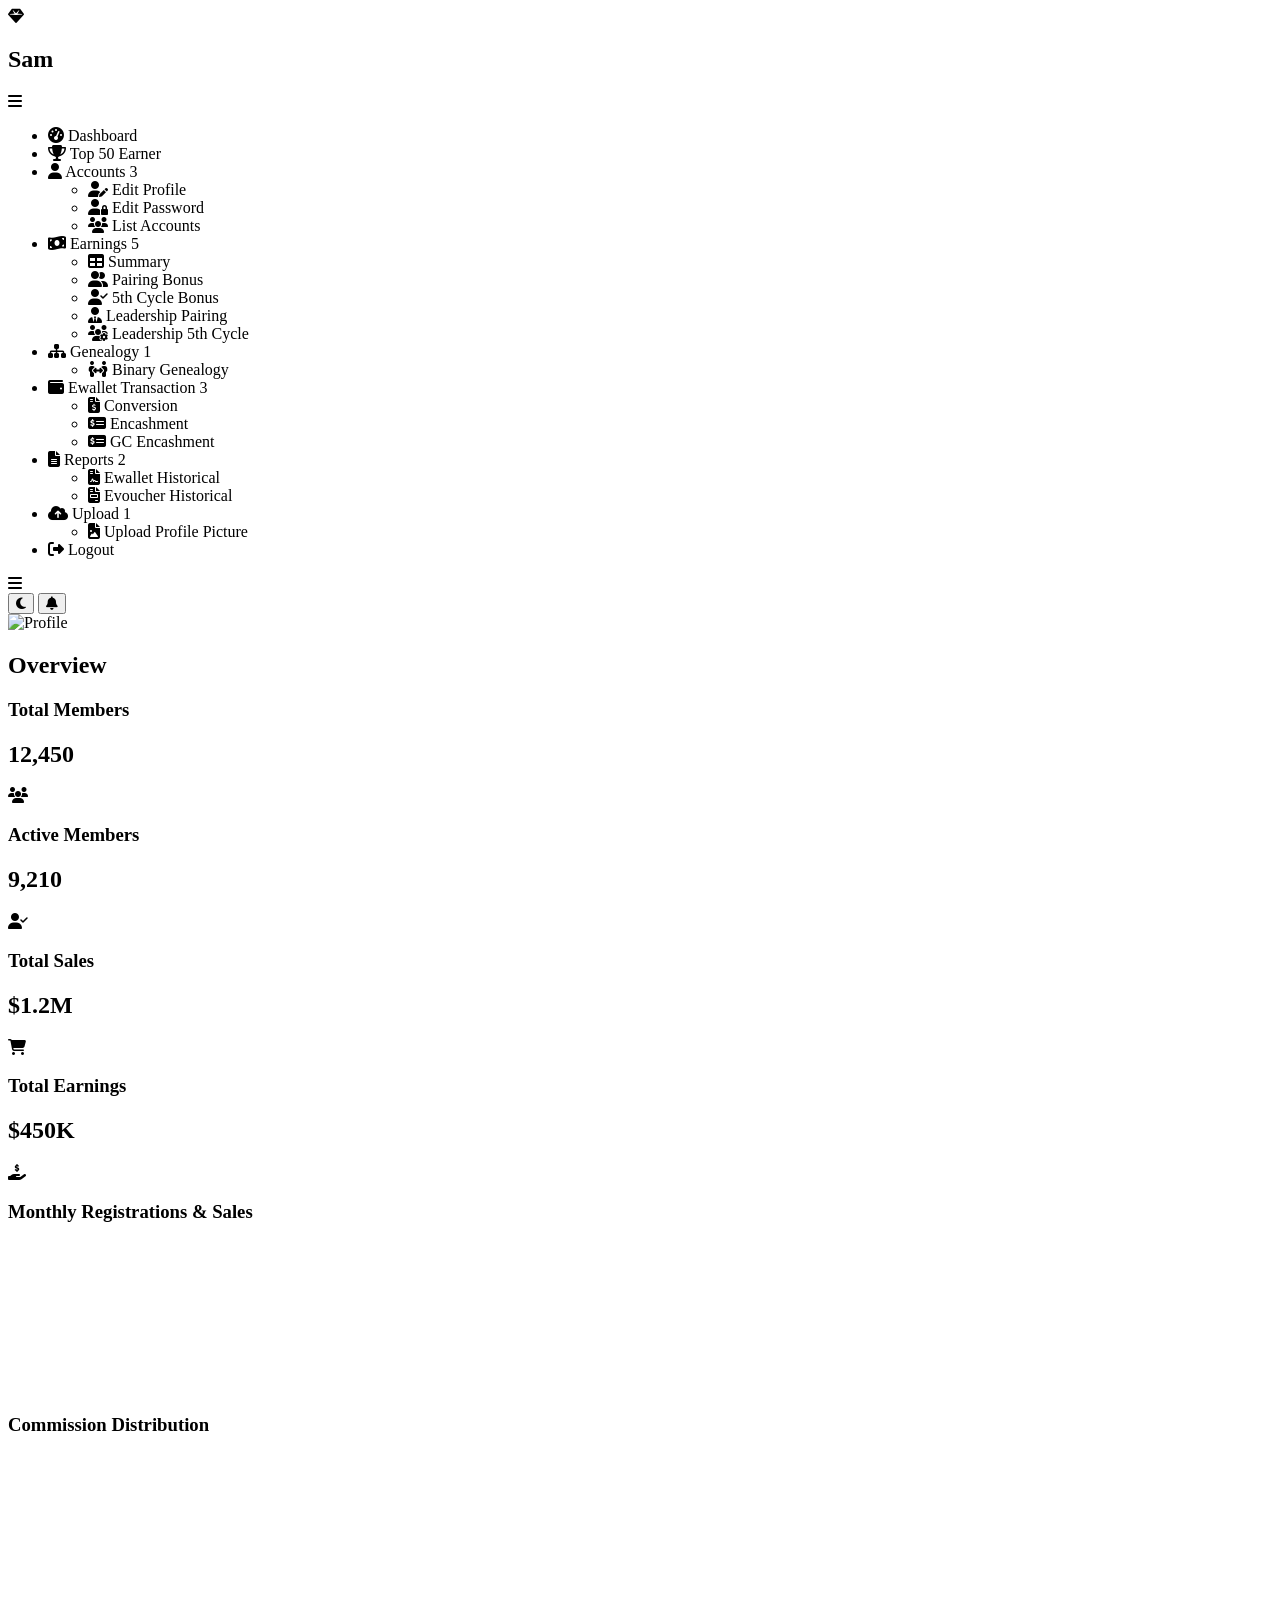
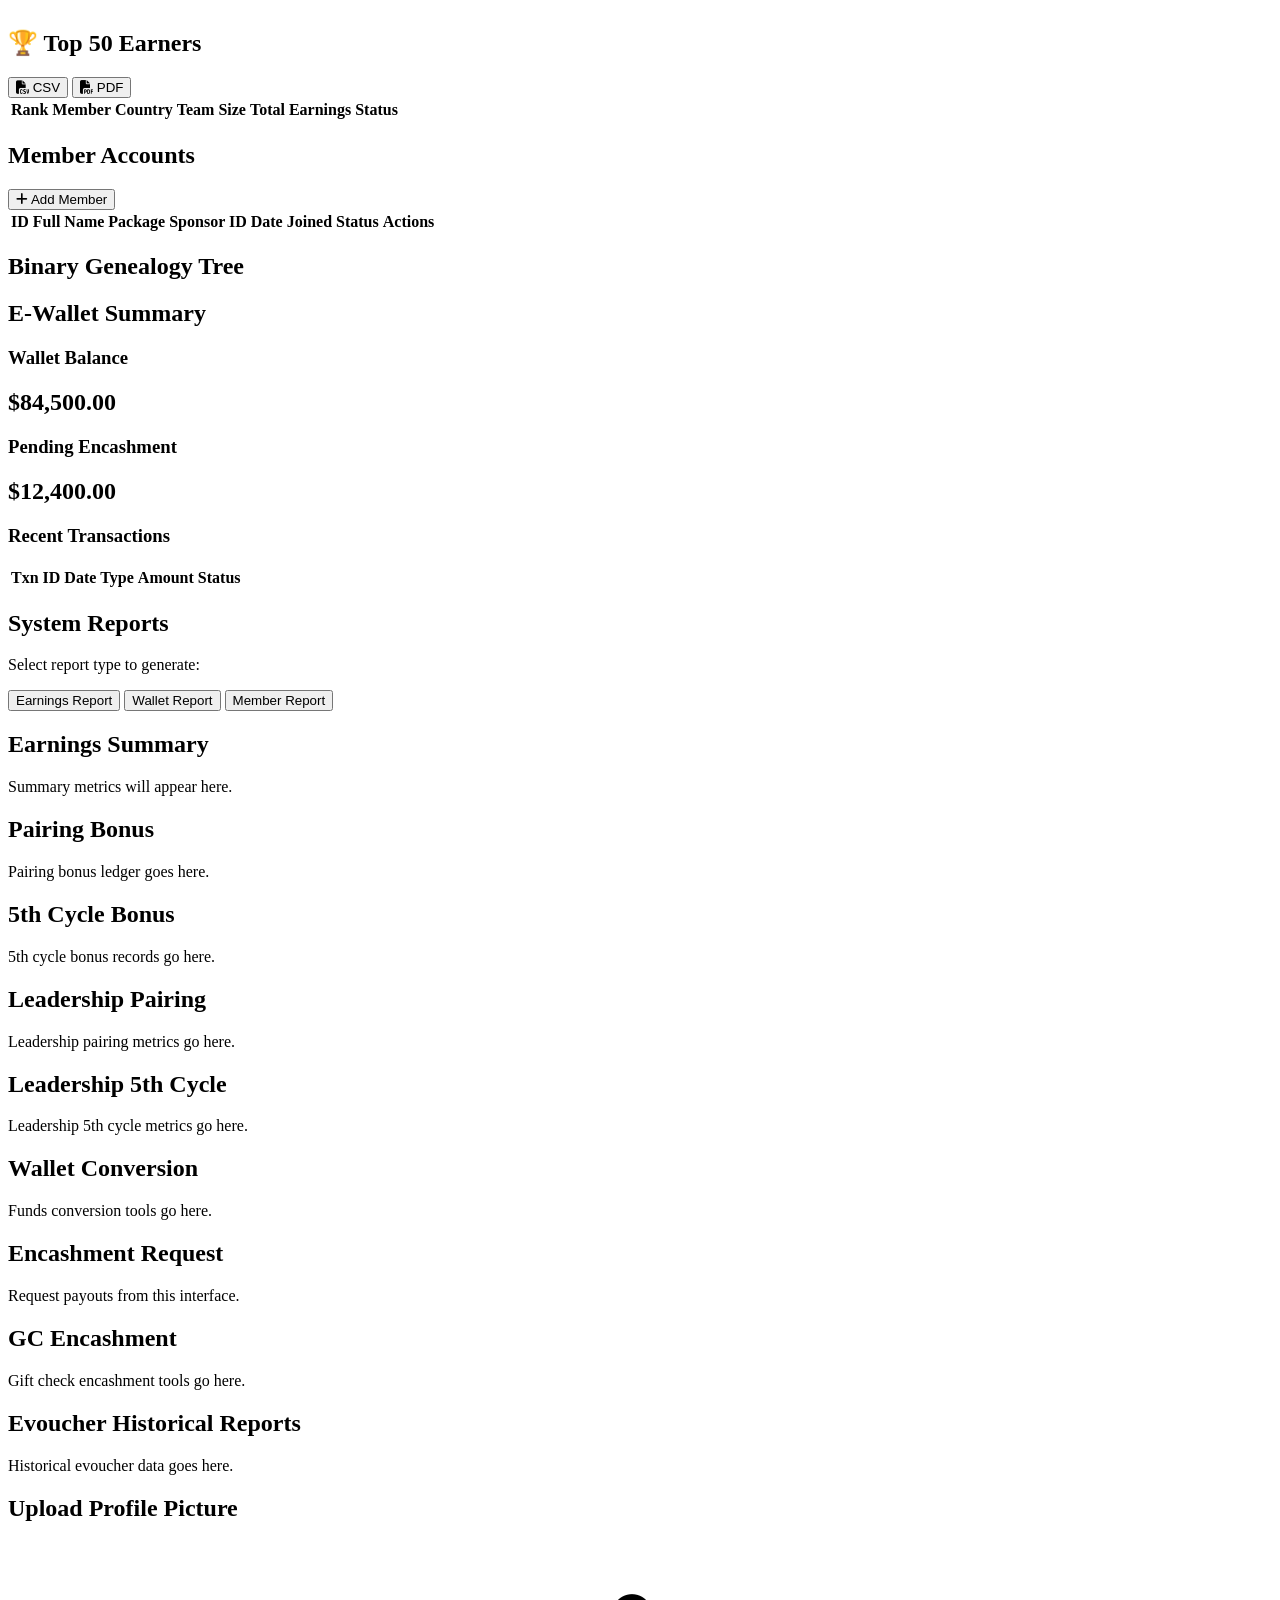
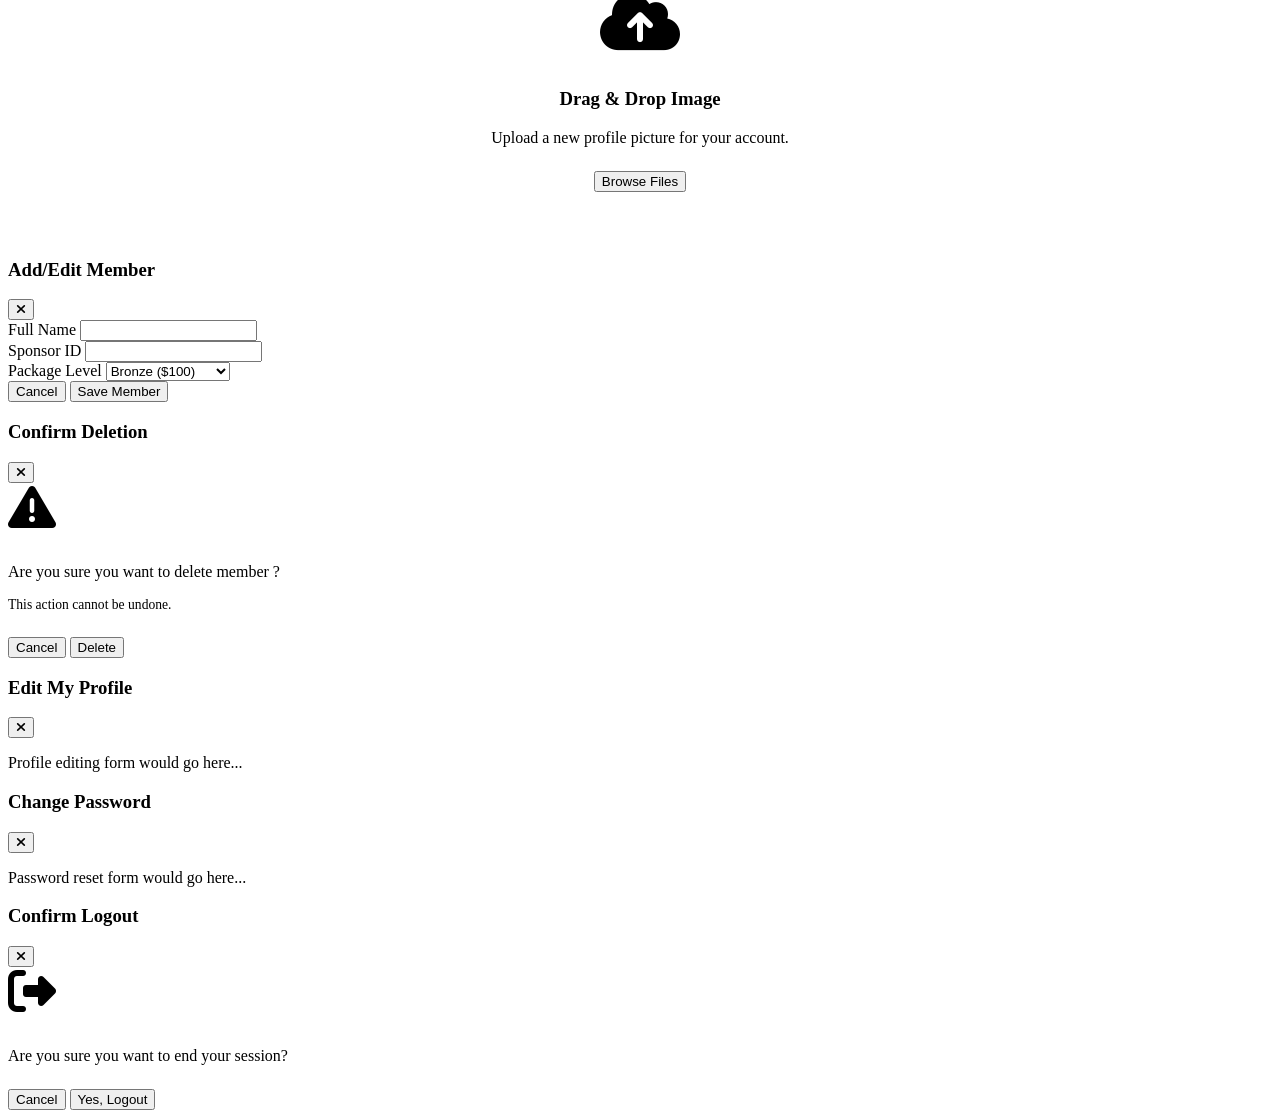
==== dashboard.html @ 537c8f49 "Add files via upload" ====
<!DOCTYPE html>
<html lang="en">
<head>
    <meta charset="UTF-8">
    <meta name="viewport" content="width=device-width, initial-scale=1.0">
    <title>Prototype MLM | Dashboard</title>
    <link href="https://fonts.googleapis.com/css2?family=Poppins:wght@300;400;500;600;700&display=swap" rel="stylesheet">
    <link rel="stylesheet" href="https://cdnjs.cloudflare.com/ajax/libs/font-awesome/6.4.0/css/all.min.css">
    <script src="https://cdn.jsdelivr.net/npm/chart.js"></script>
    <link rel="stylesheet" href="css/style.css">
</head>
<body class="dashboard-body">
    
    <!-- Mobile Sidebar Overlay -->
    <div class="sidebar-overlay" id="sidebarOverlay"></div>


    <!-- Sidebar -->
    <aside class="sidebar" id="sidebar">
        <div class="sidebar-header">
            <i class="fa-solid fa-gem text-emerald"></i>
            <h2>Sam</h2>
            <i class="fa-solid fa-bars toggle-btn" id="toggleSidebar"></i>
        </div>
        
        <ul class="nav-menu">
            <li class="nav-item active" data-target="dashboardView">
                <div class="nav-link">
                    <i class="fa-solid fa-gauge-high"></i> <span>Dashboard</span>
                </div>
            </li>
            
            <li class="nav-item" data-target="earnersView">
                <div class="nav-link">
                    <i class="fa-solid fa-trophy"></i> <span>Top 50 Earner</span>
                </div>
            </li>

            <li class="nav-item has-dropdown">
                <div class="nav-link dropdown-toggle">
                    <i class="fa-solid fa-user"></i> <span>Accounts</span>
                    <span class="nav-badge">3</span>
                </div>
                <ul class="sub-menu">
                    <li onclick="openModal('editProfileModal')"><i class="fa-solid fa-user-pen"></i> <span>Edit Profile</span></li>
                    <li onclick="openModal('editPasswordModal')"><i class="fa-solid fa-user-lock"></i> <span>Edit Password</span></li>
                    <li class="sub-item-link" data-target="accountsView"><i class="fa-solid fa-users"></i> <span>List Accounts</span></li>
                </ul>
            </li>

            <li class="nav-item has-dropdown">
                <div class="nav-link dropdown-toggle">
                    <i class="fa-solid fa-money-bill-wave"></i> <span>Earnings</span>
                    <span class="nav-badge">5</span>
                </div>
                <ul class="sub-menu">
                    <li class="sub-item-link" data-target="summaryView"><i class="fa-solid fa-table"></i> <span>Summary</span></li>
                    <li class="sub-item-link" data-target="pairingBonusView"><i class="fa-solid fa-user-group"></i> <span>Pairing Bonus</span></li>
                    <li class="sub-item-link" data-target="fifthCycleView"><i class="fa-solid fa-user-check"></i> <span>5th Cycle Bonus</span></li>
                    <li class="sub-item-link" data-target="leadershipPairingView"><i class="fa-solid fa-user-tie"></i> <span>Leadership Pairing</span></li>
                    <li class="sub-item-link" data-target="leadershipFifthCycleView"><i class="fa-solid fa-users-gear"></i> <span>Leadership 5th Cycle</span></li>
                </ul>
            </li>

            <li class="nav-item has-dropdown">
                <div class="nav-link dropdown-toggle">
                    <i class="fa-solid fa-sitemap"></i> <span>Genealogy</span>
                    <span class="nav-badge">1</span>
                </div>
                <ul class="sub-menu">
                    <li class="sub-item-link" data-target="genealogyView"><i class="fa-solid fa-people-arrows"></i> <span>Binary Genealogy</span></li>
                </ul>
            </li>

            <li class="nav-item has-dropdown">
                <div class="nav-link dropdown-toggle">
                    <i class="fa-solid fa-wallet"></i> <span>Ewallet Transaction</span>
                    <span class="nav-badge">3</span>
                </div>
                <ul class="sub-menu">
                    <li class="sub-item-link" data-target="conversionView"><i class="fa-solid fa-file-invoice-dollar"></i> <span>Conversion</span></li>
                    <li class="sub-item-link" data-target="encashmentView"><i class="fa-solid fa-money-check-dollar"></i> <span>Encashment</span></li>
                    <li class="sub-item-link" data-target="gcEncashmentView"><i class="fa-solid fa-money-check-dollar"></i> <span>GC Encashment</span></li>
                </ul>
            </li>

            <li class="nav-item has-dropdown">
                <div class="nav-link dropdown-toggle">
                    <i class="fa-solid fa-file-lines"></i> <span>Reports</span>
                    <span class="nav-badge">2</span>
                </div>
                <ul class="sub-menu">
                    <li class="sub-item-link" data-target="reportsView"><i class="fa-solid fa-file-contract"></i> <span>Ewallet Historical</span></li>
                    <li class="sub-item-link" data-target="evoucherHistoricalView"><i class="fa-solid fa-file-invoice"></i> <span>Evoucher Historical</span></li>
                </ul>
            </li>

            <li class="nav-item has-dropdown">
                <div class="nav-link dropdown-toggle">
                    <i class="fa-solid fa-cloud-arrow-up"></i> <span>Upload</span>
                    <span class="nav-badge">1</span>
                </div>
                <ul class="sub-menu">
                    <li class="sub-item-link" data-target="uploadPictureView"><i class="fa-solid fa-file-image"></i> <span>Upload Profile Picture</span></li>
                </ul>
            </li>

            <li class="nav-item" id="logoutBtnTrigger">
                <div class="nav-link">
                    <i class="fa-solid fa-right-from-bracket"></i> <span>Logout</span>
                </div>
            </li>
        </ul>
    </aside>

    <!-- Main Content -->
    <main class="main-content">
        <header class="top-nav">
            <div class="mobile-toggle" id="mobileNavToggle"><i class="fa-solid fa-bars"></i></div>
            <div >
</div>
            <div class="nav-actions">
                <!-- Theme Toggle Button -->
                <button class="btn-icon" id="themeToggleBtn" title="Toggle Theme">
                    <i class="fa-solid fa-moon"></i>
                </button>
                
                <button class="btn-icon"><i class="fa-solid fa-bell"></i></button>
                <div class="profile-menu">
                    <img src="https://ui-avatars.com/api/?name=Admin+User&background=10B981&color=fff" alt="Profile">
                </div>
            </div>
        </header>

        <div class="views-container">
            <!-- View: Dashboard -->
            <div class="view active" id="dashboardView">
                <h2 class="view-title">Overview</h2>
                <div class="stats-grid">
                    <div class="stat-card glass-panel">
                        <div class="stat-info">
                            <h3>Total Members</h3>
                            <h2 id="totMembers">12,450</h2>
                        </div>
                        <div class="stat-icon"><i class="fa-solid fa-users"></i></div>
                    </div>
                    <div class="stat-card glass-panel">
                        <div class="stat-info">
                            <h3>Active Members</h3>
                            <h2 id="actMembers" class="text-emerald">9,210</h2>
                        </div>
                        <div class="stat-icon"><i class="fa-solid fa-user-check"></i></div>
                    </div>
                    <div class="stat-card glass-panel">
                        <div class="stat-info">
                            <h3>Total Sales</h3>
                            <h2 id="totSales">$1.2M</h2>
                        </div>
                        <div class="stat-icon"><i class="fa-solid fa-cart-shopping"></i></div>
                    </div>
                    <div class="stat-card glass-panel">
                        <div class="stat-info">
                            <h3>Total Earnings</h3>
                            <h2 id="totEarnings">$450K</h2>
                        </div>
                        <div class="stat-icon"><i class="fa-solid fa-hand-holding-dollar"></i></div>
                    </div>
                </div>

                <div class="charts-grid">
                    <div class="chart-card glass-panel">
                        <h3>Monthly Registrations & Sales</h3>
                        <div class="chart-container-responsive">
                            <canvas id="mainChart"></canvas>
                        </div>
                    </div>
                    <div class="chart-card glass-panel">
                        <h3>Commission Distribution</h3>
                        <div class="chart-container-responsive">
                            <canvas id="doughnutChart"></canvas>
                        </div>
                    </div>
                </div>
            </div>

            <!-- View: Top 50 Earners -->
            <div class="view hidden" id="earnersView">
                <div class="view-header responsive-header">
                    <h2 class="view-title">🏆 Top 50 Earners</h2>
                    <div class="actions">
                        <button class="btn-outline"><i class="fa-solid fa-file-csv"></i> CSV</button>
                        <button class="btn-outline"><i class="fa-solid fa-file-pdf"></i> PDF</button>
                    </div>
                </div>
                <div class="table-container glass-panel">
                    <table class="data-table">
                        <thead>
                            <tr>
                                <th>Rank</th>
                                <th>Member</th>
                                <th>Country</th>
                                <th>Team Size</th>
                                <th>Total Earnings</th>
                                <th>Status</th>
                            </tr>
                        </thead>
                        <tbody id="earnersTableBody"></tbody>
                    </table>
                </div>
            </div>

            <!-- View: Accounts -->
            <div class="view hidden" id="accountsView">
                <div class="view-header responsive-header">
                    <h2 class="view-title">Member Accounts</h2>
                    <button class="btn-primary" onclick="openModal('addMemberModal')"><i class="fa-solid fa-plus"></i> Add Member</button>
                </div>
                <div class="table-container glass-panel">
                    <table class="data-table">
                        <thead>
                            <tr>
                                <th>ID</th>
                                <th>Full Name</th>
                                <th>Package</th>
                                <th>Sponsor ID</th>
                                <th>Date Joined</th>
                                <th>Status</th>
                                <th>Actions</th>
                            </tr>
                        </thead>
                        <tbody id="accountsTableBody"></tbody>
                    </table>
                </div>
            </div>

            <!-- View: Genealogy -->
            <div class="view hidden" id="genealogyView">
                <h2 class="view-title">Binary Genealogy Tree</h2>
                <div class="tree-container glass-panel">
                    <div class="tree" id="binaryTree"></div>
                </div>
            </div>

            <!-- View: Wallet -->
            <div class="view hidden" id="walletView">
                <h2 class="view-title">E-Wallet Summary</h2>
                <div class="stats-grid">
                    <div class="stat-card glass-panel">
                        <div class="stat-info">
                            <h3>Wallet Balance</h3>
                            <h2>$84,500.00</h2>
                        </div>
                    </div>
                    <div class="stat-card glass-panel">
                        <div class="stat-info">
                            <h3>Pending Encashment</h3>
                            <h2 class="text-warning">$12,400.00</h2>
                        </div>
                    </div>
                </div>
                <h3 class="mt-4">Recent Transactions</h3>
                <div class="table-container glass-panel mt-2">
                    <table class="data-table">
                        <thead>
                            <tr>
                                <th>Txn ID</th>
                                <th>Date</th>
                                <th>Type</th>
                                <th>Amount</th>
                                <th>Status</th>
                            </tr>
                        </thead>
                        <tbody id="walletTableBody"></tbody>
                    </table>
                </div>
            </div>
            
            <!-- View: Reports -->
            <div class="view hidden" id="reportsView">
                <h2 class="view-title">System Reports</h2>
                <div class="glass-panel p-4">
                    <p class="text-muted">Select report type to generate:</p>
                    <div class="actions mt-2 flex-wrap">
                        <button class="btn-primary" onclick="showToast('Earnings Report Generating...')">Earnings Report</button>
                        <button class="btn-outline" onclick="showToast('Wallet Report Generating...')">Wallet Report</button>
                        <button class="btn-outline" onclick="showToast('Member Report Generating...')">Member Report</button>
                    </div>
                </div>
            </div>

        </div>
        <!-- Earnings Views -->
        <div class="view hidden" id="summaryView">
            <div class="header-flex"><h2>Earnings Summary</h2></div>
            <div class="glass-panel"><p class="text-muted">Summary metrics will appear here.</p></div>
        </div>
        <div class="view hidden" id="pairingBonusView">
            <div class="header-flex"><h2>Pairing Bonus</h2></div>
            <div class="glass-panel"><p class="text-muted">Pairing bonus ledger goes here.</p></div>
        </div>
        <div class="view hidden" id="fifthCycleView">
            <div class="header-flex"><h2>5th Cycle Bonus</h2></div>
            <div class="glass-panel"><p class="text-muted">5th cycle bonus records go here.</p></div>
        </div>
        <div class="view hidden" id="leadershipPairingView">
            <div class="header-flex"><h2>Leadership Pairing</h2></div>
            <div class="glass-panel"><p class="text-muted">Leadership pairing metrics go here.</p></div>
        </div>
        <div class="view hidden" id="leadershipFifthCycleView">
            <div class="header-flex"><h2>Leadership 5th Cycle</h2></div>
            <div class="glass-panel"><p class="text-muted">Leadership 5th cycle metrics go here.</p></div>
        </div>

        <!-- Ewallet Transaction Views -->
        <div class="view hidden" id="conversionView">
            <div class="header-flex"><h2>Wallet Conversion</h2></div>
            <div class="glass-panel"><p class="text-muted">Funds conversion tools go here.</p></div>
        </div>
        <div class="view hidden" id="encashmentView">
            <div class="header-flex"><h2>Encashment Request</h2></div>
            <div class="glass-panel"><p class="text-muted">Request payouts from this interface.</p></div>
        </div>
        <div class="view hidden" id="gcEncashmentView">
            <div class="header-flex"><h2>GC Encashment</h2></div>
            <div class="glass-panel"><p class="text-muted">Gift check encashment tools go here.</p></div>
        </div>

        <!-- Reports Extras -->
        <div class="view hidden" id="evoucherHistoricalView">
            <div class="header-flex"><h2>Evoucher Historical Reports</h2></div>
            <div class="glass-panel"><p class="text-muted">Historical evoucher data goes here.</p></div>
        </div>

        <!-- Upload View -->
        <div class="view hidden" id="uploadPictureView">
            <div class="header-flex"><h2>Upload Profile Picture</h2></div>
            <div class="glass-panel" style="text-align: center; padding: 3rem;">
                <i class="fa-solid fa-cloud-arrow-up text-emerald" style="font-size: 4rem; margin-bottom: 1rem;"></i>
                <h3>Drag & Drop Image</h3>
                <p class="text-muted" style="margin-bottom: 1.5rem;">Upload a new profile picture for your account.</p>
                <button class="btn-primary">Browse Files</button>
            </div>
        </div>
    </main>

   <!-- Modal System -->
   <div class="modal-overlay hidden" id="modalOverlay">
        
    <!-- Add/Edit Member Modal -->
    <div class="modal glass-panel hidden" id="addMemberModal">
        <div class="modal-header">
            <h3 id="memberModalTitle">Add/Edit Member</h3>
            <button class="btn-icon close-modal"><i class="fa-solid fa-xmark"></i></button>
        </div>
        <div class="modal-body">
            <form id="memberForm">
                <input type="hidden" id="editMemberId">
                <div class="form-grid">
                    <div class="input-group-modal">
                        <label>Full Name</label>
                        <input type="text" id="newMemberName" required>
                    </div>
                    <div class="input-group-modal">
                        <label>Sponsor ID</label>
                        <input type="text" id="newMemberSponsor" required>
                    </div>
                    <div class="input-group-modal">
                        <label>Package Level</label>
                        <select id="newMemberPackage" required>
                            <option value="Bronze">Bronze ($100)</option>
                            <option value="Silver">Silver ($500)</option>
                            <option value="Gold">Gold ($1000)</option>
                            <option value="Platinum">Platinum ($5000)</option>
                        </select>
                    </div>
                </div>
                <div class="modal-footer mt-4">
                    <button type="button" class="btn-outline close-modal">Cancel</button>
                    <button type="submit" class="btn-primary">Save Member</button>
                </div>
            </form>
        </div>
    </div>

    <!-- Delete Confirmation Modal -->
    <div class="modal glass-panel hidden" id="deleteModal">
        <div class="modal-header">
            <h3>Confirm Deletion</h3>
            <button class="btn-icon close-modal"><i class="fa-solid fa-xmark"></i></button>
        </div>
        <div class="modal-body text-center">
            <i class="fa-solid fa-triangle-exclamation text-danger" style="font-size: 3rem; margin-bottom: 1rem;"></i>
            <p>Are you sure you want to delete member <strong id="deleteMemberIdText"></strong>?</p>
            <p class="text-muted" style="font-size: 0.85rem;">This action cannot be undone.</p>
        </div>
        <div class="modal-footer" style="justify-content: center; margin-top: 1.5rem;">
            <button class="btn-outline close-modal">Cancel</button>
            <button class="btn-primary bg-danger border-none" id="confirmDeleteBtn">Delete</button>
        </div>
    </div>

    <!-- Edit Profile Modal (Placeholder) -->
    <div class="modal glass-panel hidden" id="editProfileModal">
        <div class="modal-header">
            <h3>Edit My Profile</h3>
            <button class="btn-icon close-modal"><i class="fa-solid fa-xmark"></i></button>
        </div>
        <div class="modal-body">
            <p class="text-muted">Profile editing form would go here...</p>
        </div>
    </div>

    <!-- Edit Password Modal (Placeholder) -->
    <div class="modal glass-panel hidden" id="editPasswordModal">
        <div class="modal-header">
            <h3>Change Password</h3>
            <button class="btn-icon close-modal"><i class="fa-solid fa-xmark"></i></button>
        </div>
        <div class="modal-body">
            <p class="text-muted">Password reset form would go here...</p>
        </div>
    </div>

    <!-- Logout Confirmation Modal -->
    <div class="modal glass-panel hidden" id="logoutModal">
        <div class="modal-header">
            <h3>Confirm Logout</h3>
            <button class="btn-icon close-modal"><i class="fa-solid fa-xmark"></i></button>
        </div>
        <div class="modal-body text-center">
            <i class="fa-solid fa-right-from-bracket text-warning" style="font-size: 3rem; margin-bottom: 1rem;"></i>
            <p>Are you sure you want to end your session?</p>
        </div>
        <div class="modal-footer" style="justify-content: center; margin-top: 1.5rem;">
            <button class="btn-outline close-modal">Cancel</button>
            <button class="btn-primary bg-danger border-none" id="confirmLogoutBtn">Yes, Logout</button>
        </div>
    </div>
</div>

    <!-- Toast Notification -->
    <div id="toast" class="toast hidden"></div>

    <script src="js/app.js"></script>
</body>
</html>
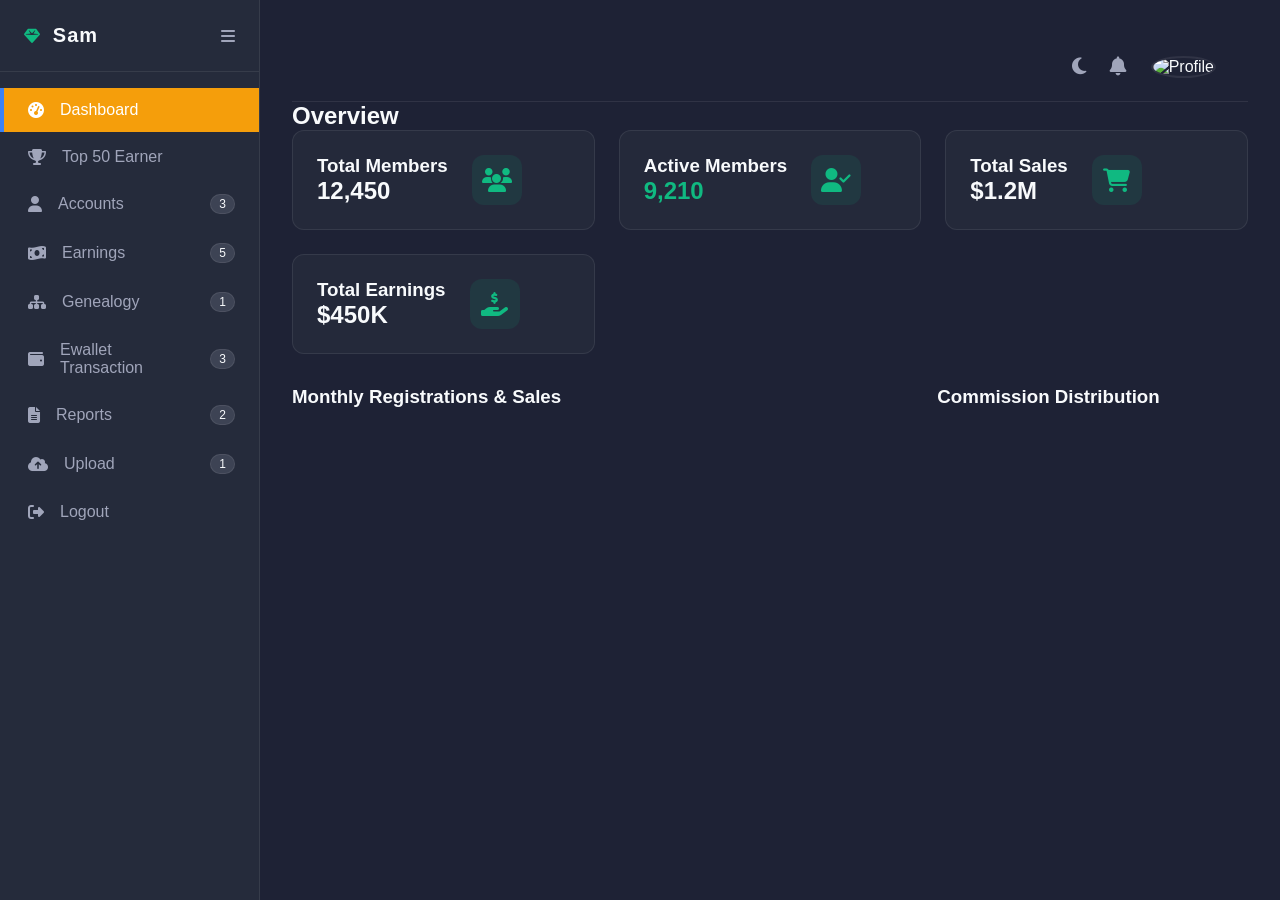
==== commit 9c2d32d1: "Update dashboard.html" ====
--- a/dashboard.html
+++ b/dashboard.html
@@ -7,7 +7,7 @@
     <link href="https://fonts.googleapis.com/css2?family=Poppins:wght@300;400;500;600;700&display=swap" rel="stylesheet">
     <link rel="stylesheet" href="https://cdnjs.cloudflare.com/ajax/libs/font-awesome/6.4.0/css/all.min.css">
     <script src="https://cdn.jsdelivr.net/npm/chart.js"></script>
-    <link rel="stylesheet" href="css/style.css">
+    <link rel="stylesheet" href="style.css">
 </head>
 <body class="dashboard-body">
     
@@ -441,6 +441,6 @@
     <!-- Toast Notification -->
     <div id="toast" class="toast hidden"></div>
 
-    <script src="js/app.js"></script>
+    <script src="app.js"></script>
 </body>
-</html>+</html>
--- a/style.css
+++ b/style.css
@@ -0,0 +1,679 @@
+/* ==========================================================================
+   1. THEME VARIABLES (LIGHT & DARK MODE)
+   ========================================================================== */
+   :root {
+    /* Default Dark Theme Colors */
+    --bg-body: #1E2235;
+    --bg-panel: rgba(37, 43, 59, 0.95);
+    --bg-sidebar: #252B3B;
+    --text-main: #F8FAFC;
+    --text-muted: #A0A5BA;
+    --border-glass: rgba(255, 255, 255, 0.08);
+    --input-bg: rgba(0, 0, 0, 0.2);
+    --table-header: rgba(0, 0, 0, 0.2);
+    --table-border: rgba(255, 255, 255, 0.05);
+    
+    /* Brand Colors */
+    --primary: #10B981; /* Emerald */
+    --primary-hover: #059669;
+    --danger: #EF4444;
+    --warning: #F59E0B;
+    --active-border: #3B82F6; /* Blue border for active sidebar */
+}
+
+[data-theme="light"] {
+    /* Light Theme Colors */
+    --bg-body: #F1F5F9;
+    --bg-panel: #FFFFFF;
+    --bg-sidebar: #FFFFFF;
+    --text-main: #0F172A;
+    --text-muted: #64748B;
+    --border-glass: #E2E8F0;
+    --input-bg: #F8FAFC;
+    --table-header: #F8FAFC;
+    --table-border: #E2E8F0;
+}
+
+/* ==========================================================================
+   2. RESET & BASE STYLES
+   ========================================================================== */
+* {
+    margin: 0;
+    padding: 0;
+    box-sizing: border-box;
+    font-family: 'Inter', -apple-system, BlinkMacSystemFont, 'Segoe UI', Roboto, sans-serif;
+}
+
+body {
+    background-color: var(--bg-body);
+    color: var(--text-main);
+    display: flex;
+    height: 100vh;
+    overflow: hidden;
+    transition: background-color 0.3s ease, color 0.3s ease;
+}
+
+h1, h2, h3, h4, h5, h6 {
+    color: var(--text-main);
+    font-weight: 600;
+}
+
+a {
+    text-decoration: none;
+    color: inherit;
+}
+
+ul {
+    list-style: none;
+}
+
+/* ==========================================================================
+   3. LAYOUT & SIDEBAR
+   ========================================================================== */
+.sidebar {
+    width: 260px;
+    background: var(--bg-sidebar);
+    border-right: 1px solid var(--border-glass);
+    display: flex;
+    flex-direction: column;
+    transition: all 0.3s ease;
+    z-index: 100;
+    overflow-y: auto;
+}
+
+.sidebar::-webkit-scrollbar {
+    width: 6px;
+}
+.sidebar::-webkit-scrollbar-thumb {
+    background: var(--border-glass);
+    border-radius: 10px;
+}
+
+.sidebar-header {
+    padding: 1.5rem;
+    display: flex;
+    align-items: center;
+    gap: 0.8rem;
+    border-bottom: 1px solid var(--border-glass);
+}
+
+.sidebar-header h2 {
+    font-size: 1.25rem;
+    letter-spacing: 1px;
+}
+
+.toggle-btn {
+    margin-left: auto;
+    cursor: pointer;
+    color: var(--text-muted);
+}
+
+/* --- Accordion Navigation --- */
+.nav-menu {
+    padding: 1rem 0;
+    display: flex;
+    flex-direction: column;
+    gap: 0.2rem;
+}
+
+.nav-item {
+    display: flex;
+    flex-direction: column;
+    color: var(--text-muted);
+    cursor: pointer;
+    transition: 0.3s;
+}
+
+.nav-link {
+    padding: 0.8rem 1.5rem;
+    display: flex;
+    align-items: center;
+    gap: 1rem;
+    width: 100%;
+    border-left: 4px solid transparent;
+    transition: 0.2s ease;
+}
+
+.nav-item:hover > .nav-link {
+    background: var(--border-glass);
+    color: var(--text-main);
+}
+
+/* Active State matches image (Yellow BG, Blue Border) */
+.nav-item.active > .nav-link {
+    background: var(--warning); 
+    border-left: 4px solid var(--active-border);
+    color: #fff; /* Always white on warning bg */
+}
+.nav-item.active .nav-link i { color: #fff; }
+
+.nav-badge {
+    margin-left: auto;
+    background: rgba(160, 165, 186, 0.2);
+    color: var(--text-main);
+    padding: 2px 8px;
+    border-radius: 12px;
+    font-size: 0.75rem;
+    border: 1px solid var(--border-glass);
+}
+
+/* Sub-Menu Styles */
+.sub-menu {
+    display: none; 
+    padding-left: 2rem;
+    margin-left: 1.5rem;
+    border-left: 1px solid var(--primary); 
+    margin-top: 0.5rem;
+    margin-bottom: 0.5rem;
+}
+
+.sub-menu.open {
+    display: block;
+    animation: fadeIn 0.3s ease;
+}
+
+.sub-menu li {
+    padding: 0.6rem 1rem;
+    display: flex;
+    align-items: center;
+    gap: 0.8rem;
+    font-size: 0.9rem;
+    color: var(--text-muted);
+    transition: 0.2s;
+    position: relative;
+}
+
+.sub-menu li::before {
+    content: '';
+    position: absolute;
+    left: -1px;
+    top: 50%;
+    width: 10px;
+    height: 1px;
+    background: var(--primary);
+}
+
+.sub-menu li:hover {
+    color: var(--text-main);
+}
+
+[data-theme="light"] .nav-item.active > .nav-link {
+    color: #fff; /* Keep text white on yellow active bg in light mode */
+}
+
+/* ==========================================================================
+   4. TOP NAVIGATION
+   ========================================================================== */
+.main-wrapper {
+    flex: 1;
+    display: flex;
+    flex-direction: column;
+    overflow: hidden;
+}
+
+.top-nav {
+    height: 70px;
+    padding: 0 2rem;
+    display: flex;
+    align-items: center;
+    justify-content: space-between;
+    border-bottom: 1px solid var(--border-glass);
+    background: var(--bg-body);
+}
+
+.mobile-toggle {
+    display: none;
+    font-size: 1.5rem;
+    cursor: pointer;
+    color: var(--text-muted);
+}
+
+.search-bar {
+    display: flex;
+    align-items: center;
+    gap: 0.8rem;
+    padding: 0.5rem 1rem;
+    border-radius: 20px;
+    width: 300px;
+    background: var(--bg-panel);
+    border: 1px solid var(--border-glass);
+}
+
+.search-bar input {
+    background: transparent;
+    border: none;
+    color: var(--text-main);
+    outline: none;
+    width: 100%;
+    font-size: 0.9rem;
+}
+
+.nav-actions {
+    display: flex;
+    align-items: center;
+    gap: 1.5rem;
+}
+
+.profile-menu img {
+    width: 40px;
+    height: 40px;
+    border-radius: 50%;
+    cursor: pointer;
+    border: 2px solid var(--border-glass);
+}
+
+/* ==========================================================================
+   5. MAIN CONTENT & VIEWS
+   ========================================================================== */
+.main-content {
+    flex: 1;
+    padding: 2rem;
+    overflow-y: auto;
+    position: relative;
+}
+
+.view {
+    animation: fadeIn 0.4s ease;
+}
+
+.header-flex {
+    display: flex;
+    justify-content: space-between;
+    align-items: center;
+    margin-bottom: 1.5rem;
+}
+
+/* Dashboard Cards */
+.stats-grid {
+    display: grid;
+    grid-template-columns: repeat(auto-fit, minmax(240px, 1fr));
+    gap: 1.5rem;
+    margin-bottom: 2rem;
+}
+
+.stat-card {
+    padding: 1.5rem;
+    border-radius: 12px;
+    background: var(--bg-panel);
+    border: 1px solid var(--border-glass);
+    display: flex;
+    align-items: center;
+    gap: 1.5rem;
+    transition: transform 0.2s ease;
+}
+
+.stat-card:hover {
+    transform: translateY(-5px);
+}
+
+.stat-icon {
+    width: 50px;
+    height: 50px;
+    border-radius: 12px;
+    display: flex;
+    align-items: center;
+    justify-content: center;
+    font-size: 1.5rem;
+    background: rgba(16, 185, 129, 0.1);
+    color: var(--primary);
+}
+
+.stat-details p {
+    color: var(--text-muted);
+    font-size: 0.85rem;
+    margin-bottom: 0.3rem;
+}
+
+.stat-details h3 {
+    font-size: 1.5rem;
+}
+
+/* Charts Area */
+.charts-grid {
+    display: grid;
+    grid-template-columns: 2fr 1fr;
+    gap: 1.5rem;
+    margin-bottom: 2rem;
+}
+
+.chart-container {
+    padding: 1.5rem;
+    border-radius: 12px;
+    background: var(--bg-panel);
+    border: 1px solid var(--border-glass);
+    min-height: 350px;
+}
+
+.chart-container h3 {
+    margin-bottom: 1rem;
+    font-size: 1.1rem;
+}
+
+/* ==========================================================================
+   6. TABLES & DATA
+   ========================================================================== */
+.table-container {
+    background: var(--bg-panel);
+    border-radius: 12px;
+    border: 1px solid var(--border-glass);
+    overflow-x: auto;
+}
+
+table {
+    width: 100%;
+    border-collapse: collapse;
+    text-align: left;
+}
+
+th, td {
+    padding: 1rem 1.5rem;
+    border-bottom: 1px solid var(--table-border);
+}
+
+th {
+    background: var(--table-header);
+    color: var(--text-muted);
+    font-weight: 500;
+    font-size: 0.85rem;
+    text-transform: uppercase;
+    letter-spacing: 0.5px;
+}
+
+td {
+    font-size: 0.95rem;
+}
+
+.member-cell {
+    display: flex;
+    align-items: center;
+    gap: 1rem;
+}
+
+.member-cell img {
+    width: 35px;
+    height: 35px;
+    border-radius: 50%;
+}
+
+.badge-status {
+    padding: 0.3rem 0.8rem;
+    border-radius: 20px;
+    font-size: 0.8rem;
+    font-weight: 500;
+}
+
+.status-active { background: rgba(16, 185, 129, 0.15); color: var(--primary); }
+.status-pending { background: rgba(245, 158, 11, 0.15); color: var(--warning); }
+.status-suspended { background: rgba(239, 68, 68, 0.15); color: var(--danger); }
+
+/* ==========================================================================
+   7. MODALS & FORMS
+   ========================================================================== */
+.modal-overlay {
+    position: fixed;
+    top: 0; left: 0; width: 100%; height: 100%;
+    background: rgba(0, 0, 0, 0.6);
+    backdrop-filter: blur(4px);
+    display: flex;
+    align-items: center;
+    justify-content: center;
+    z-index: 1000;
+    opacity: 1;
+    transition: opacity 0.3s ease;
+}
+
+.modal {
+    width: 100%;
+    max-width: 500px;
+    background: var(--bg-panel);
+    border: 1px solid var(--border-glass);
+    border-radius: 12px;
+    box-shadow: 0 15px 35px rgba(0,0,0,0.2);
+    transform: translateY(0);
+    transition: transform 0.3s ease;
+}
+
+.modal.hidden {
+    display: none;
+}
+.modal-overlay.hidden {
+    opacity: 0;
+    pointer-events: none;
+}
+
+.modal-header {
+    padding: 1.5rem;
+    border-bottom: 1px solid var(--border-glass);
+    display: flex;
+    justify-content: space-between;
+    align-items: center;
+}
+
+.modal-body {
+    padding: 1.5rem;
+}
+
+.modal-footer {
+    display: flex;
+    justify-content: flex-end;
+    gap: 1rem;
+    padding-top: 1rem;
+}
+
+/* Forms */
+.form-grid {
+    display: grid;
+    gap: 1rem;
+}
+
+.input-group-modal label {
+    display: block;
+    margin-bottom: 0.5rem;
+    font-size: 0.85rem;
+    color: var(--text-muted);
+}
+
+.input-group-modal input,
+.input-group-modal select {
+    width: 100%;
+    padding: 0.8rem 1rem;
+    border-radius: 8px;
+    background: var(--input-bg);
+    border: 1px solid var(--border-glass);
+    color: var(--text-main);
+    font-size: 0.95rem;
+}
+
+.input-group-modal input:focus,
+.input-group-modal select:focus {
+    outline: none;
+    border-color: var(--primary);
+}
+
+/* ==========================================================================
+   8. BUTTONS & UTILITIES
+   ========================================================================== */
+.btn-primary {
+    background: var(--primary);
+    color: #fff;
+    border: none;
+    padding: 0.6rem 1.2rem;
+    border-radius: 6px;
+    cursor: pointer;
+    font-weight: 500;
+    transition: background 0.2s;
+    display: inline-flex;
+    align-items: center;
+    gap: 0.5rem;
+}
+
+.btn-primary:hover { background: var(--primary-hover); }
+
+.btn-outline {
+    background: transparent;
+    color: var(--text-main);
+    border: 1px solid var(--border-glass);
+    padding: 0.6rem 1.2rem;
+    border-radius: 6px;
+    cursor: pointer;
+    transition: 0.2s;
+}
+
+.btn-outline:hover { background: var(--border-glass); }
+
+.btn-icon {
+    background: transparent;
+    border: none;
+    color: var(--text-muted);
+    font-size: 1.2rem;
+    cursor: pointer;
+    transition: color 0.2s;
+}
+
+.btn-icon:hover { color: var(--primary); }
+
+.bg-danger { background-color: var(--danger) !important; color: white !important;}
+.bg-danger:hover { background-color: #DC2626 !important; }
+.border-none { border: none !important; }
+
+.text-emerald { color: var(--primary); }
+.text-danger { color: var(--danger); }
+.text-warning { color: var(--warning); }
+.text-muted { color: var(--text-muted); }
+
+.hidden { display: none !important; }
+.mt-4 { margin-top: 1rem; }
+
+/* Toast Notification */
+#toast {
+    position: fixed;
+    bottom: 2rem;
+    right: 2rem;
+    background: var(--primary);
+    color: white;
+    padding: 1rem 2rem;
+    border-radius: 8px;
+    box-shadow: 0 4px 12px rgba(0,0,0,0.15);
+    z-index: 9999;
+    transition: opacity 0.3s;
+}
+
+@keyframes fadeIn {
+    from { opacity: 0; transform: translateY(10px); }
+    to { opacity: 1; transform: translateY(0); }
+}
+
+/* ==========================================================================
+   9. GENEALOGY TREE BASIC STYLES
+   ========================================================================== */
+.tree-container {
+    background: var(--bg-panel);
+    border: 1px solid var(--border-glass);
+    border-radius: 12px;
+    padding: 2rem;
+    overflow-x: auto;
+    text-align: center;
+}
+
+.tree-container ul {
+    display: flex;
+    justify-content: center;
+    padding-top: 20px;
+    position: relative;
+}
+
+.tree-container li {
+    display: flex;
+    flex-direction: column;
+    align-items: center;
+    padding: 20px 10px 0 10px;
+    position: relative;
+}
+
+/* Connecting Lines */
+.tree-container li::before, .tree-container li::after {
+    content: '';
+    position: absolute;
+    top: 0;
+    width: 50%;
+    height: 20px;
+    border-top: 2px solid var(--border-glass);
+}
+.tree-container li::before { right: 50%; }
+.tree-container li::after { left: 50%; border-left: 2px solid var(--border-glass); }
+.tree-container li:only-child::after, .tree-container li:only-child::before { display: none; }
+.tree-container li:first-child::before, .tree-container li:last-child::after { border: 0 none; }
+.tree-container li:last-child::before { border-right: 2px solid var(--border-glass); border-radius: 0 5px 0 0; }
+.tree-container li:first-child::after { border-radius: 5px 0 0 0; }
+.tree-container ul::before {
+    content: '';
+    position: absolute;
+    top: 0; left: 50%;
+    border-left: 2px solid var(--border-glass);
+    width: 0; height: 20px;
+}
+.tree-container li:only-child { padding-top: 0; }
+.tree-container ul:first-child::before { display: none; }
+
+.node-card {
+    background: var(--bg-body);
+    border: 1px solid var(--border-glass);
+    border-radius: 8px;
+    padding: 1rem;
+    min-width: 120px;
+    cursor: pointer;
+    transition: 0.2s;
+    z-index: 2;
+}
+
+.node-card:hover { border-color: var(--primary); transform: translateY(-3px); }
+.node-card img { width: 40px; height: 40px; border-radius: 50%; margin-bottom: 0.5rem; }
+.node-card h4 { font-size: 0.9rem; margin-bottom: 0.2rem; }
+.node-card p { font-size: 0.75rem; color: var(--text-muted); }
+.empty-node { border-style: dashed; opacity: 0.6; }
+.empty-node:hover { opacity: 1; }
+
+
+/* ==========================================================================
+   10. RESPONSIVE DESIGN
+   ========================================================================== */
+@media (max-width: 1024px) {
+    .charts-grid { grid-template-columns: 1fr; }
+}
+
+@media (max-width: 768px) {
+    .sidebar {
+        position: fixed;
+        left: -260px;
+        height: 100vh;
+    }
+    
+    .sidebar.mobile-open {
+        left: 0;
+    }
+    
+    .mobile-toggle {
+        display: block;
+    }
+    
+    .search-bar {
+        display: none; /* Hide on mobile to save space */
+    }
+    
+    .sidebar-overlay {
+        position: fixed;
+        top: 0; left: 0; right: 0; bottom: 0;
+        background: rgba(0,0,0,0.5);
+        z-index: 99;
+        display: none;
+        backdrop-filter: blur(2px);
+    }
+    
+    .sidebar-overlay.active {
+        display: block;
+    }
+
+    .main-content {
+        padding: 1rem;
+    }
+}
